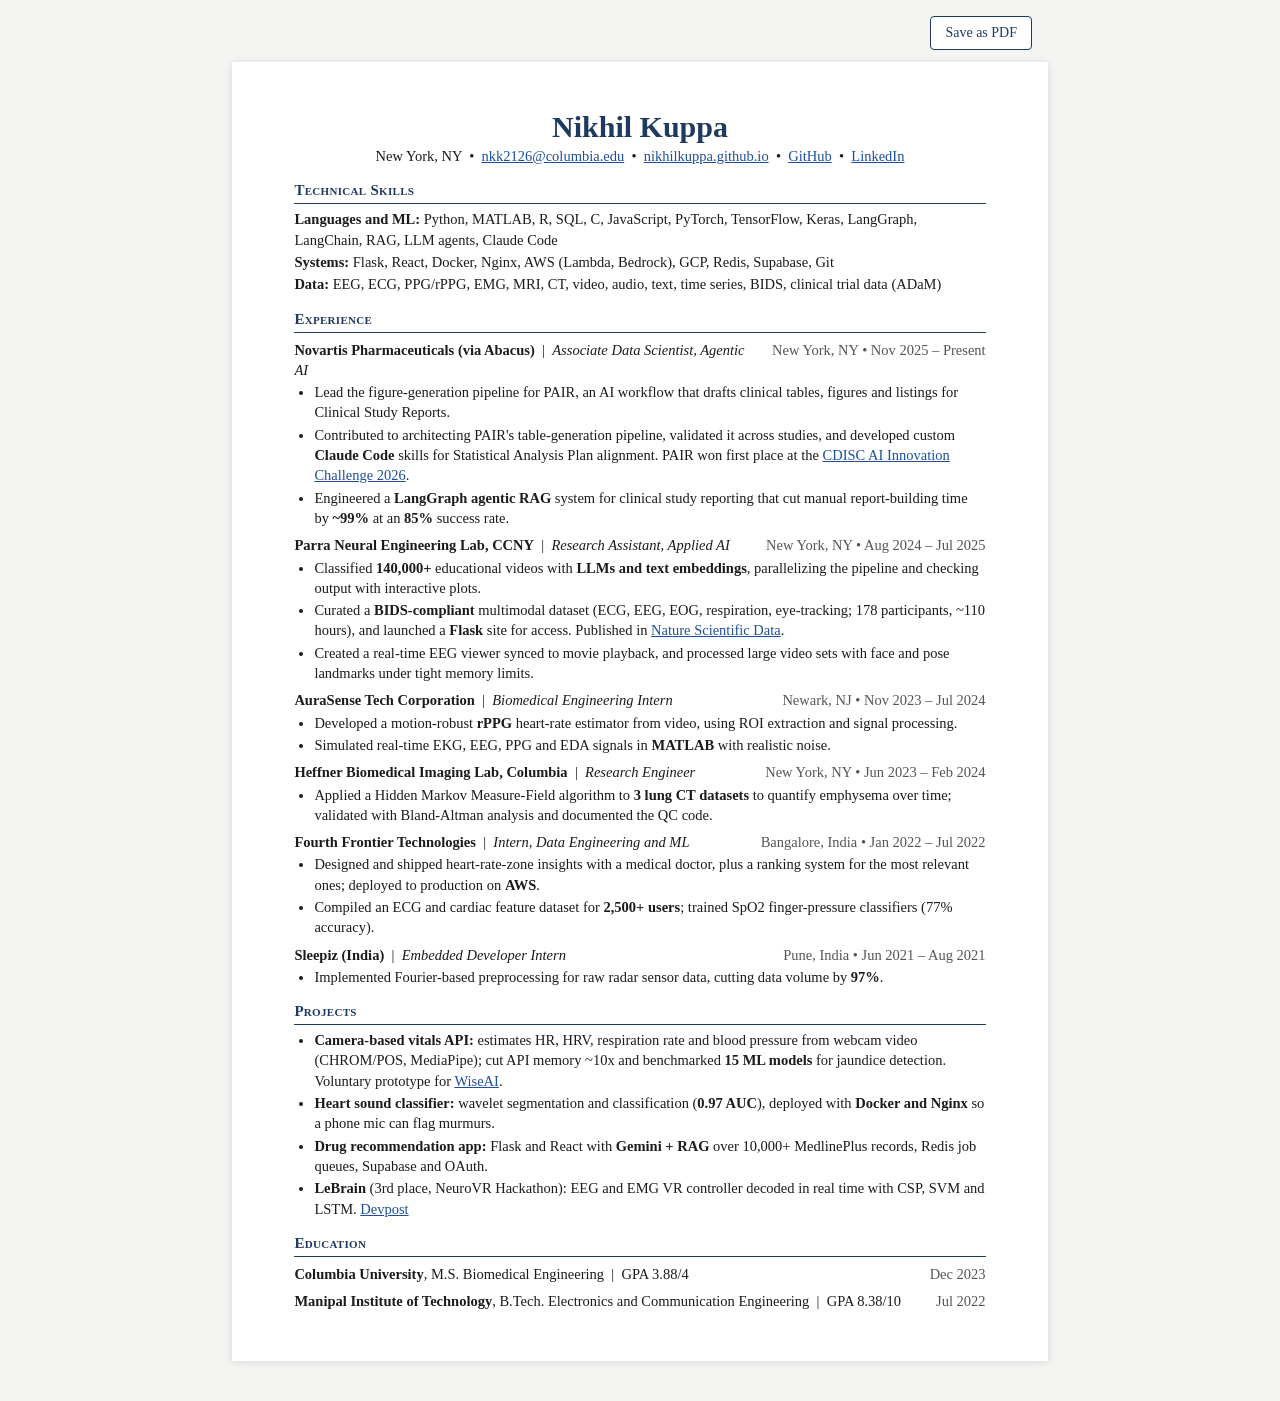
==== resume/index.html @ 2b94c284 "Add unlisted one-page resume at /resume Co-Authored-By: Claude Sonnet 5.5 <noreply@anthropic.com>" ====
<!DOCTYPE html>
<html lang="en">
<head>
<meta charset="UTF-8">
<meta name="viewport" content="width=device-width, initial-scale=1.0">
<meta name="robots" content="noindex, nofollow, noarchive, noimageindex">
<title>Nikhil Kuppa — Resume</title>
<style>
  :root { --ink:#1b1b1b; --muted:#555; --navy:#1F3A5F; --link:#1F4E9A; --bg:#f4f4f2; }
  * { box-sizing: border-box; }
  body { margin:0; background:var(--bg); color:var(--ink); font-family: Cambria, Georgia, "Times New Roman", serif; line-height:1.4; }
  .bar { max-width:8.5in; margin:16px auto 0; padding:0 16px; text-align:right; }
  .bar button { font:inherit; font-size:14px; border:1px solid var(--navy); background:#fff; color:var(--navy); padding:6px 14px; border-radius:4px; cursor:pointer; }
  .page { max-width:8.5in; margin:12px auto 40px; background:#fff; padding:0.5in 0.65in; box-shadow:0 1px 8px rgba(0,0,0,.12); font-size:14.5px; }
  h1 { margin:0 0 2px; text-align:center; color:var(--navy); font-size:30px; line-height:1.15; }
  .contact { text-align:center; margin:0 0 4px; }
  a { color:var(--link); }
  h2 { margin:14px 0 5px; padding-bottom:2px; border-bottom:1px solid var(--navy); color:var(--navy); font-size:15px; font-variant:small-caps; letter-spacing:.02em; }
  .entry { display:flex; justify-content:space-between; gap:12px; margin-top:7px; margin-bottom:2px; }
  .when { color:var(--muted); white-space:nowrap; }
  ul { margin:2px 0 0; padding-left:20px; }
  li { margin-bottom:2px; }
  .skill { margin:0 0 2px; }
  @media (max-width: 640px) { .page { padding:20px 16px; font-size:15px; } .entry { flex-direction:column; gap:0; } .when { white-space:normal; } }
  @media print {
    @page { size: letter; margin: 0.45in 0.65in; }
    body { background:#fff; font-size:10pt; }
    .bar { display:none; }
    .page { box-shadow:none; margin:0; padding:0; max-width:none; font-size:10pt; }
    h1 { font-size:22pt; } h2 { font-size:11pt; margin-top:6pt; }
    a { color:var(--link); }
  }
</style>
</head>
<body>
<div class="bar"><button onclick="window.print()">Save as PDF</button></div>
<main class="page">
<h1>Nikhil Kuppa</h1>
<p class="contact">New York, NY &nbsp;•&nbsp; <a href="mailto:nkk2126@columbia.edu">nkk2126@columbia.edu</a> &nbsp;•&nbsp; <a href="https://nikhilkuppa.github.io">nikhilkuppa.github.io</a> &nbsp;•&nbsp; <a href="https://github.com/nikhilkuppa">GitHub</a> &nbsp;•&nbsp; <a href="https://www.linkedin.com/in/nikhilkuppa/">LinkedIn</a></p>
<h2>Technical Skills</h2>
<p class="skill"><strong>Languages and ML:</strong> Python, MATLAB, R, SQL, C, JavaScript, PyTorch, TensorFlow, Keras, LangGraph, LangChain, RAG, LLM agents, Claude Code</p>
<p class="skill"><strong>Systems:</strong> Flask, React, Docker, Nginx, AWS (Lambda, Bedrock), GCP, Redis, Supabase, Git</p>
<p class="skill"><strong>Data:</strong> EEG, ECG, PPG/rPPG, EMG, MRI, CT, video, audio, text, time series, BIDS, clinical trial data (ADaM)</p>
<h2>Experience</h2>
<div class="entry"><span><strong>Novartis Pharmaceuticals (via Abacus)</strong> &nbsp;|&nbsp; <em>Associate Data Scientist, Agentic AI</em></span><span class="when">New York, NY  •  Nov 2025 – Present</span></div>
<ul>
<li>Lead the figure-generation pipeline for PAIR, an AI workflow that drafts clinical tables, figures and listings for Clinical Study Reports.</li>
<li>Contributed to architecting PAIR's table-generation pipeline, validated it across studies, and developed custom <strong>Claude Code</strong> skills for Statistical Analysis Plan alignment. PAIR won first place at the <a href="https://www.cdisc.org/events/ai-innovation-challenge">CDISC AI Innovation Challenge 2026</a>.</li>
<li>Engineered a <strong>LangGraph agentic RAG</strong> system for clinical study reporting that cut manual report-building time by <strong>~99%</strong> at an <strong>85%</strong> success rate.</li>
</ul>
<div class="entry"><span><strong>Parra Neural Engineering Lab, CCNY</strong> &nbsp;|&nbsp; <em>Research Assistant, Applied AI</em></span><span class="when">New York, NY  •  Aug 2024 – Jul 2025</span></div>
<ul>
<li>Classified <strong>140,000+</strong> educational videos with <strong>LLMs and text embeddings</strong>, parallelizing the pipeline and checking output with interactive plots.</li>
<li>Curated a <strong>BIDS-compliant</strong> multimodal dataset (ECG, EEG, EOG, respiration, eye-tracking; 178 participants, ~110 hours), and launched a <strong>Flask</strong> site for access. Published in <a href="https://www.nature.com/articles/s41597-026-07215-1">Nature Scientific Data</a>.</li>
<li>Created a real-time EEG viewer synced to movie playback, and processed large video sets with face and pose landmarks under tight memory limits.</li>
</ul>
<div class="entry"><span><strong>AuraSense Tech Corporation</strong> &nbsp;|&nbsp; <em>Biomedical Engineering Intern</em></span><span class="when">Newark, NJ  •  Nov 2023 – Jul 2024</span></div>
<ul>
<li>Developed a motion-robust <strong>rPPG</strong> heart-rate estimator from video, using ROI extraction and signal processing.</li>
<li>Simulated real-time EKG, EEG, PPG and EDA signals in <strong>MATLAB</strong> with realistic noise.</li>
</ul>
<div class="entry"><span><strong>Heffner Biomedical Imaging Lab, Columbia</strong> &nbsp;|&nbsp; <em>Research Engineer</em></span><span class="when">New York, NY  •  Jun 2023 – Feb 2024</span></div>
<ul>
<li>Applied a Hidden Markov Measure-Field algorithm to <strong>3 lung CT datasets</strong> to quantify emphysema over time; validated with Bland-Altman analysis and documented the QC code.</li>
</ul>
<div class="entry"><span><strong>Fourth Frontier Technologies</strong> &nbsp;|&nbsp; <em>Intern, Data Engineering and ML</em></span><span class="when">Bangalore, India  •  Jan 2022 – Jul 2022</span></div>
<ul>
<li>Designed and shipped heart-rate-zone insights with a medical doctor, plus a ranking system for the most relevant ones; deployed to production on <strong>AWS</strong>.</li>
<li>Compiled an ECG and cardiac feature dataset for <strong>2,500+ users</strong>; trained SpO2 finger-pressure classifiers (77% accuracy).</li>
</ul>
<div class="entry"><span><strong>Sleepiz (India)</strong> &nbsp;|&nbsp; <em>Embedded Developer Intern</em></span><span class="when">Pune, India  •  Jun 2021 – Aug 2021</span></div>
<ul>
<li>Implemented Fourier-based preprocessing for raw radar sensor data, cutting data volume by <strong>97%</strong>.</li>
</ul>
<h2>Projects</h2>
<ul>
<li><strong>Camera-based vitals API:</strong> estimates HR, HRV, respiration rate and blood pressure from webcam video (CHROM/POS, MediaPipe); cut API memory ~10x and benchmarked <strong>15 ML models</strong> for jaundice detection. Voluntary prototype for <a href="https://www.wiseai.care/">WiseAI</a>.</li>
<li><strong>Heart sound classifier:</strong> wavelet segmentation and classification (<strong>0.97 AUC</strong>), deployed with <strong>Docker and Nginx</strong> so a phone mic can flag murmurs.</li>
<li><strong>Drug recommendation app:</strong> Flask and React with <strong>Gemini + RAG</strong> over 10,000+ MedlinePlus records, Redis job queues, Supabase and OAuth.</li>
<li><strong>LeBrain</strong> (3rd place, NeuroVR Hackathon): EEG and EMG VR controller decoded in real time with CSP, SVM and LSTM. <a href="https://devpost.com/software/lebrain">Devpost</a></li>
</ul>
<h2>Education</h2>
<div class="entry"><span><strong>Columbia University</strong>, M.S. Biomedical Engineering &nbsp;|&nbsp; GPA 3.88/4</span><span class="when">Dec 2023</span></div>
<div class="entry"><span><strong>Manipal Institute of Technology</strong>, B.Tech. Electronics and Communication Engineering &nbsp;|&nbsp; GPA 8.38/10</span><span class="when">Jul 2022</span></div>
</main>
</body>
</html>
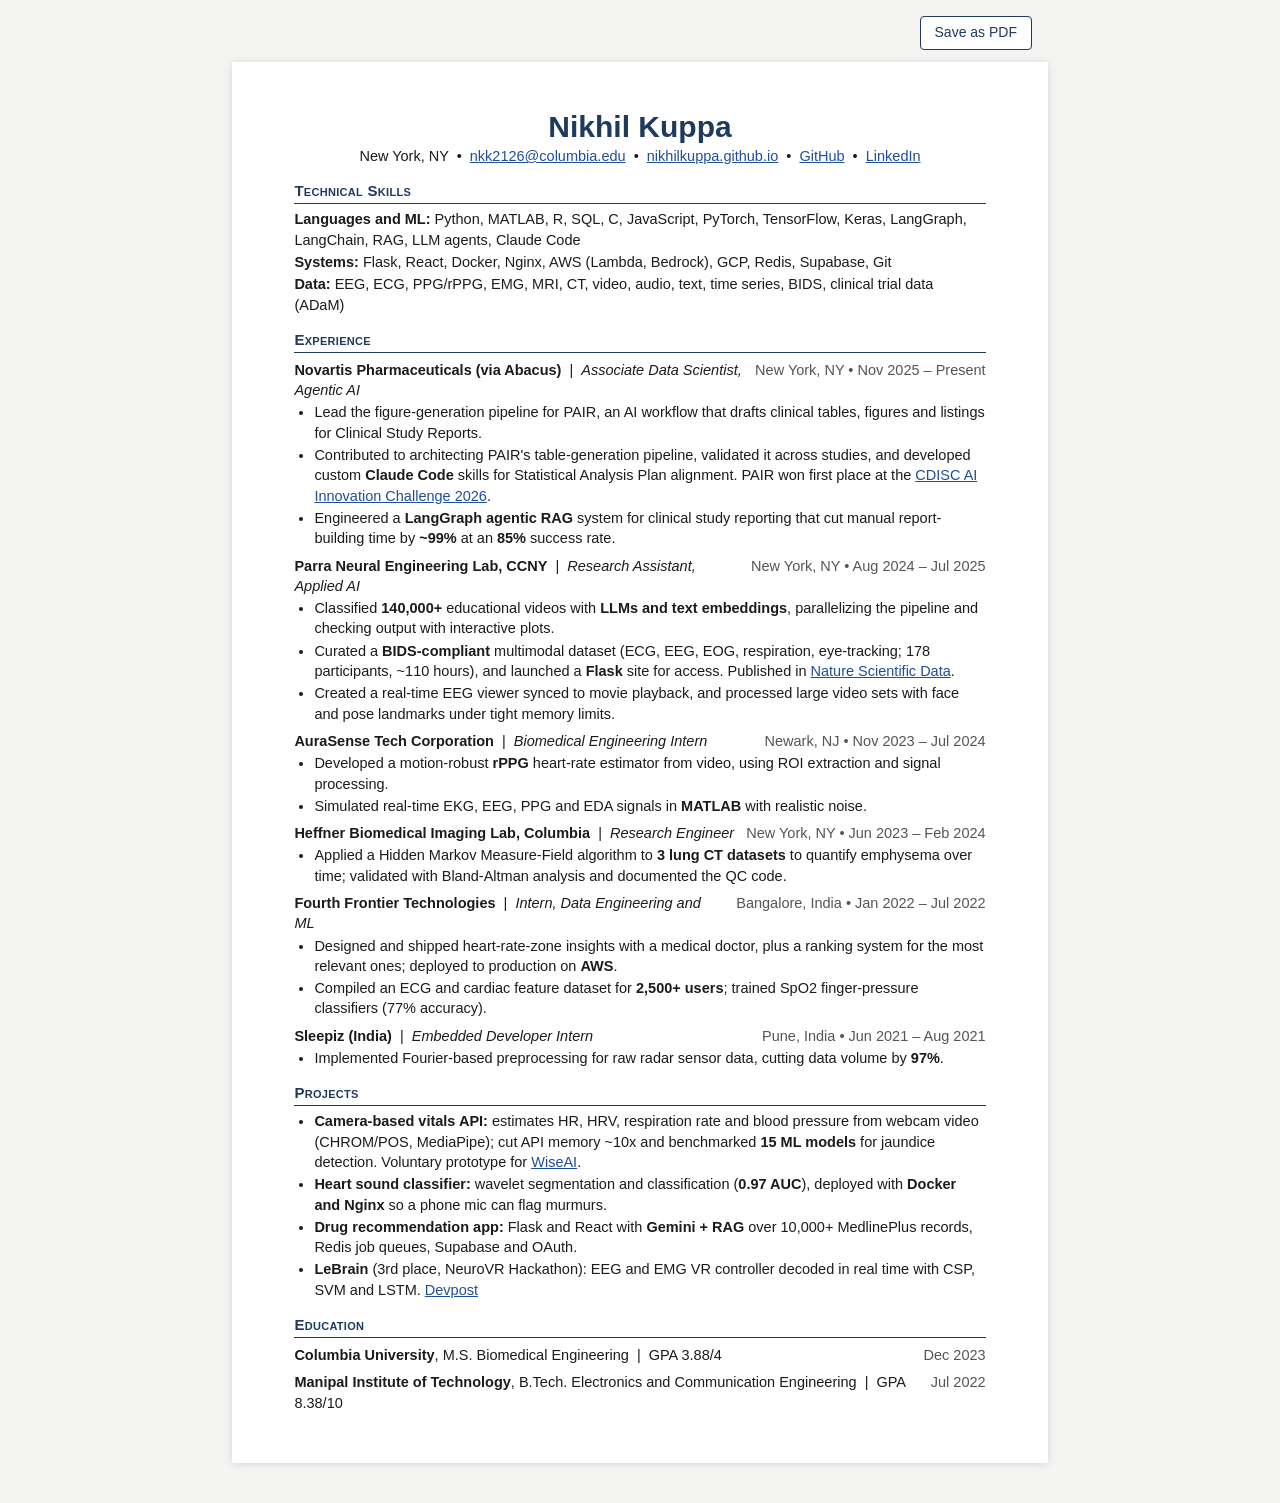
==== commit 44fc7a47: "Switch resume page to a sans-serif font Co-Authored-By: Claude Sonnet 5.5 <noreply@anthropic.com>" ====
--- a/resume/index.html
+++ b/resume/index.html
@@ -8,7 +8,7 @@
 <style>
   :root { --ink:#1b1b1b; --muted:#555; --navy:#1F3A5F; --link:#1F4E9A; --bg:#f4f4f2; }
   * { box-sizing: border-box; }
-  body { margin:0; background:var(--bg); color:var(--ink); font-family: Cambria, Georgia, "Times New Roman", serif; line-height:1.4; }
+  body { margin:0; background:var(--bg); color:var(--ink); font-family: Calibri, "Segoe UI", -apple-system, "Helvetica Neue", Arial, sans-serif; line-height:1.4; }
   .bar { max-width:8.5in; margin:16px auto 0; padding:0 16px; text-align:right; }
   .bar button { font:inherit; font-size:14px; border:1px solid var(--navy); background:#fff; color:var(--navy); padding:6px 14px; border-radius:4px; cursor:pointer; }
   .page { max-width:8.5in; margin:12px auto 40px; background:#fff; padding:0.5in 0.65in; box-shadow:0 1px 8px rgba(0,0,0,.12); font-size:14.5px; }
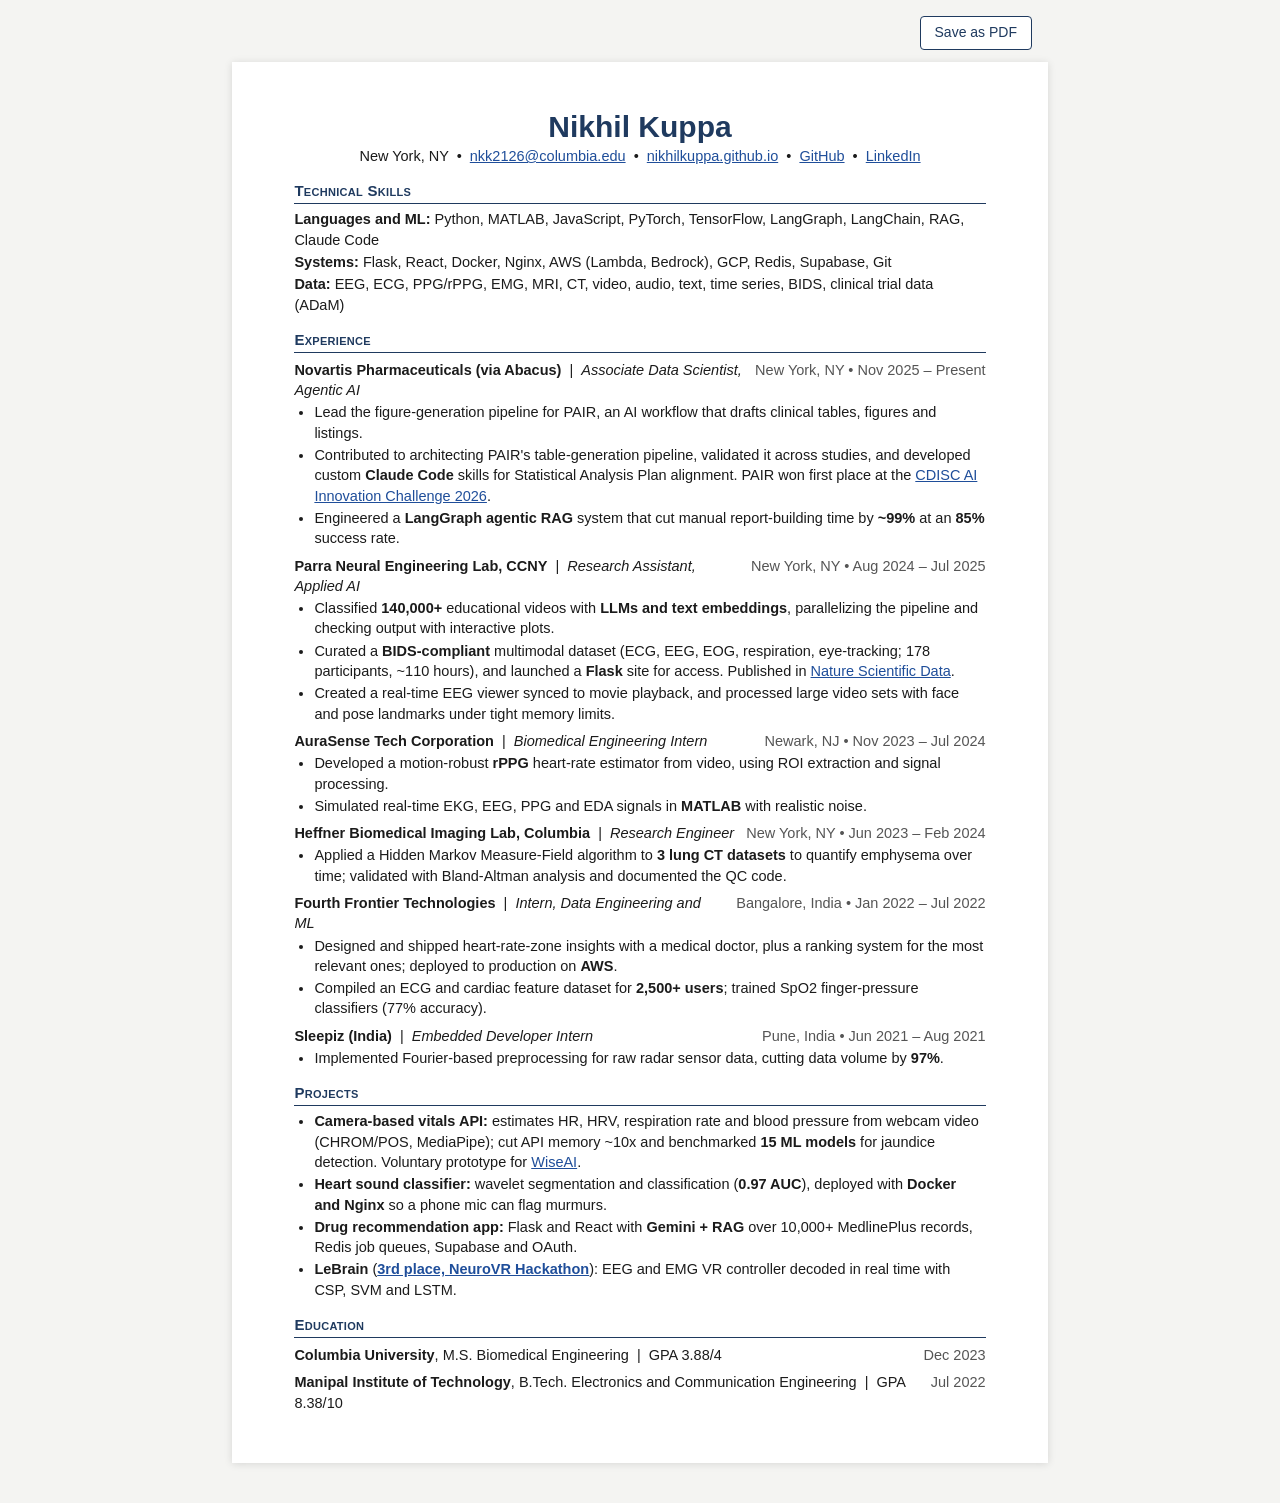
==== commit 3673c6f0: "Update resume page: skills, font size, LeBrain link Co-Authored-By: Claude Sonnet 5.5 <noreply@anthr" ====
--- a/resume/index.html
+++ b/resume/index.html
@@ -24,9 +24,10 @@
   @media (max-width: 640px) { .page { padding:20px 16px; font-size:15px; } .entry { flex-direction:column; gap:0; } .when { white-space:normal; } }
   @media print {
     @page { size: letter; margin: 0.45in 0.65in; }
-    body { background:#fff; font-size:10pt; }
+    body { background:#fff; font-size:10.5pt; line-height:1.22; }
     .bar { display:none; }
-    .page { box-shadow:none; margin:0; padding:0; max-width:none; font-size:10pt; }
+    .page { box-shadow:none; margin:0; padding:0; max-width:none; font-size:10.5pt; }
+    li { margin-bottom:1pt; } h2 { margin-bottom:3pt; } .entry { margin-top:4pt; }
     h1 { font-size:22pt; } h2 { font-size:11pt; margin-top:6pt; }
     a { color:var(--link); }
   }
@@ -38,15 +39,15 @@
 <h1>Nikhil Kuppa</h1>
 <p class="contact">New York, NY &nbsp;•&nbsp; <a href="mailto:nkk2126@columbia.edu">nkk2126@columbia.edu</a> &nbsp;•&nbsp; <a href="https://nikhilkuppa.github.io">nikhilkuppa.github.io</a> &nbsp;•&nbsp; <a href="https://github.com/nikhilkuppa">GitHub</a> &nbsp;•&nbsp; <a href="https://www.linkedin.com/in/nikhilkuppa/">LinkedIn</a></p>
 <h2>Technical Skills</h2>
-<p class="skill"><strong>Languages and ML:</strong> Python, MATLAB, R, SQL, C, JavaScript, PyTorch, TensorFlow, Keras, LangGraph, LangChain, RAG, LLM agents, Claude Code</p>
+<p class="skill"><strong>Languages and ML:</strong> Python, MATLAB, JavaScript, PyTorch, TensorFlow, LangGraph, LangChain, RAG, Claude Code</p>
 <p class="skill"><strong>Systems:</strong> Flask, React, Docker, Nginx, AWS (Lambda, Bedrock), GCP, Redis, Supabase, Git</p>
 <p class="skill"><strong>Data:</strong> EEG, ECG, PPG/rPPG, EMG, MRI, CT, video, audio, text, time series, BIDS, clinical trial data (ADaM)</p>
 <h2>Experience</h2>
 <div class="entry"><span><strong>Novartis Pharmaceuticals (via Abacus)</strong> &nbsp;|&nbsp; <em>Associate Data Scientist, Agentic AI</em></span><span class="when">New York, NY  •  Nov 2025 – Present</span></div>
 <ul>
-<li>Lead the figure-generation pipeline for PAIR, an AI workflow that drafts clinical tables, figures and listings for Clinical Study Reports.</li>
+<li>Lead the figure-generation pipeline for PAIR, an AI workflow that drafts clinical tables, figures and listings.</li>
 <li>Contributed to architecting PAIR's table-generation pipeline, validated it across studies, and developed custom <strong>Claude Code</strong> skills for Statistical Analysis Plan alignment. PAIR won first place at the <a href="https://www.cdisc.org/events/ai-innovation-challenge">CDISC AI Innovation Challenge 2026</a>.</li>
-<li>Engineered a <strong>LangGraph agentic RAG</strong> system for clinical study reporting that cut manual report-building time by <strong>~99%</strong> at an <strong>85%</strong> success rate.</li>
+<li>Engineered a <strong>LangGraph agentic RAG</strong> system that cut manual report-building time by <strong>~99%</strong> at an <strong>85%</strong> success rate.</li>
 </ul>
 <div class="entry"><span><strong>Parra Neural Engineering Lab, CCNY</strong> &nbsp;|&nbsp; <em>Research Assistant, Applied AI</em></span><span class="when">New York, NY  •  Aug 2024 – Jul 2025</span></div>
 <ul>
@@ -77,7 +78,7 @@
 <li><strong>Camera-based vitals API:</strong> estimates HR, HRV, respiration rate and blood pressure from webcam video (CHROM/POS, MediaPipe); cut API memory ~10x and benchmarked <strong>15 ML models</strong> for jaundice detection. Voluntary prototype for <a href="https://www.wiseai.care/">WiseAI</a>.</li>
 <li><strong>Heart sound classifier:</strong> wavelet segmentation and classification (<strong>0.97 AUC</strong>), deployed with <strong>Docker and Nginx</strong> so a phone mic can flag murmurs.</li>
 <li><strong>Drug recommendation app:</strong> Flask and React with <strong>Gemini + RAG</strong> over 10,000+ MedlinePlus records, Redis job queues, Supabase and OAuth.</li>
-<li><strong>LeBrain</strong> (3rd place, NeuroVR Hackathon): EEG and EMG VR controller decoded in real time with CSP, SVM and LSTM. <a href="https://devpost.com/software/lebrain">Devpost</a></li>
+<li><strong>LeBrain</strong> (<a href="https://devpost.com/software/lebrain"><strong>3rd place, NeuroVR Hackathon</strong></a>): EEG and EMG VR controller decoded in real time with CSP, SVM and LSTM.</li>
 </ul>
 <h2>Education</h2>
 <div class="entry"><span><strong>Columbia University</strong>, M.S. Biomedical Engineering &nbsp;|&nbsp; GPA 3.88/4</span><span class="when">Dec 2023</span></div>
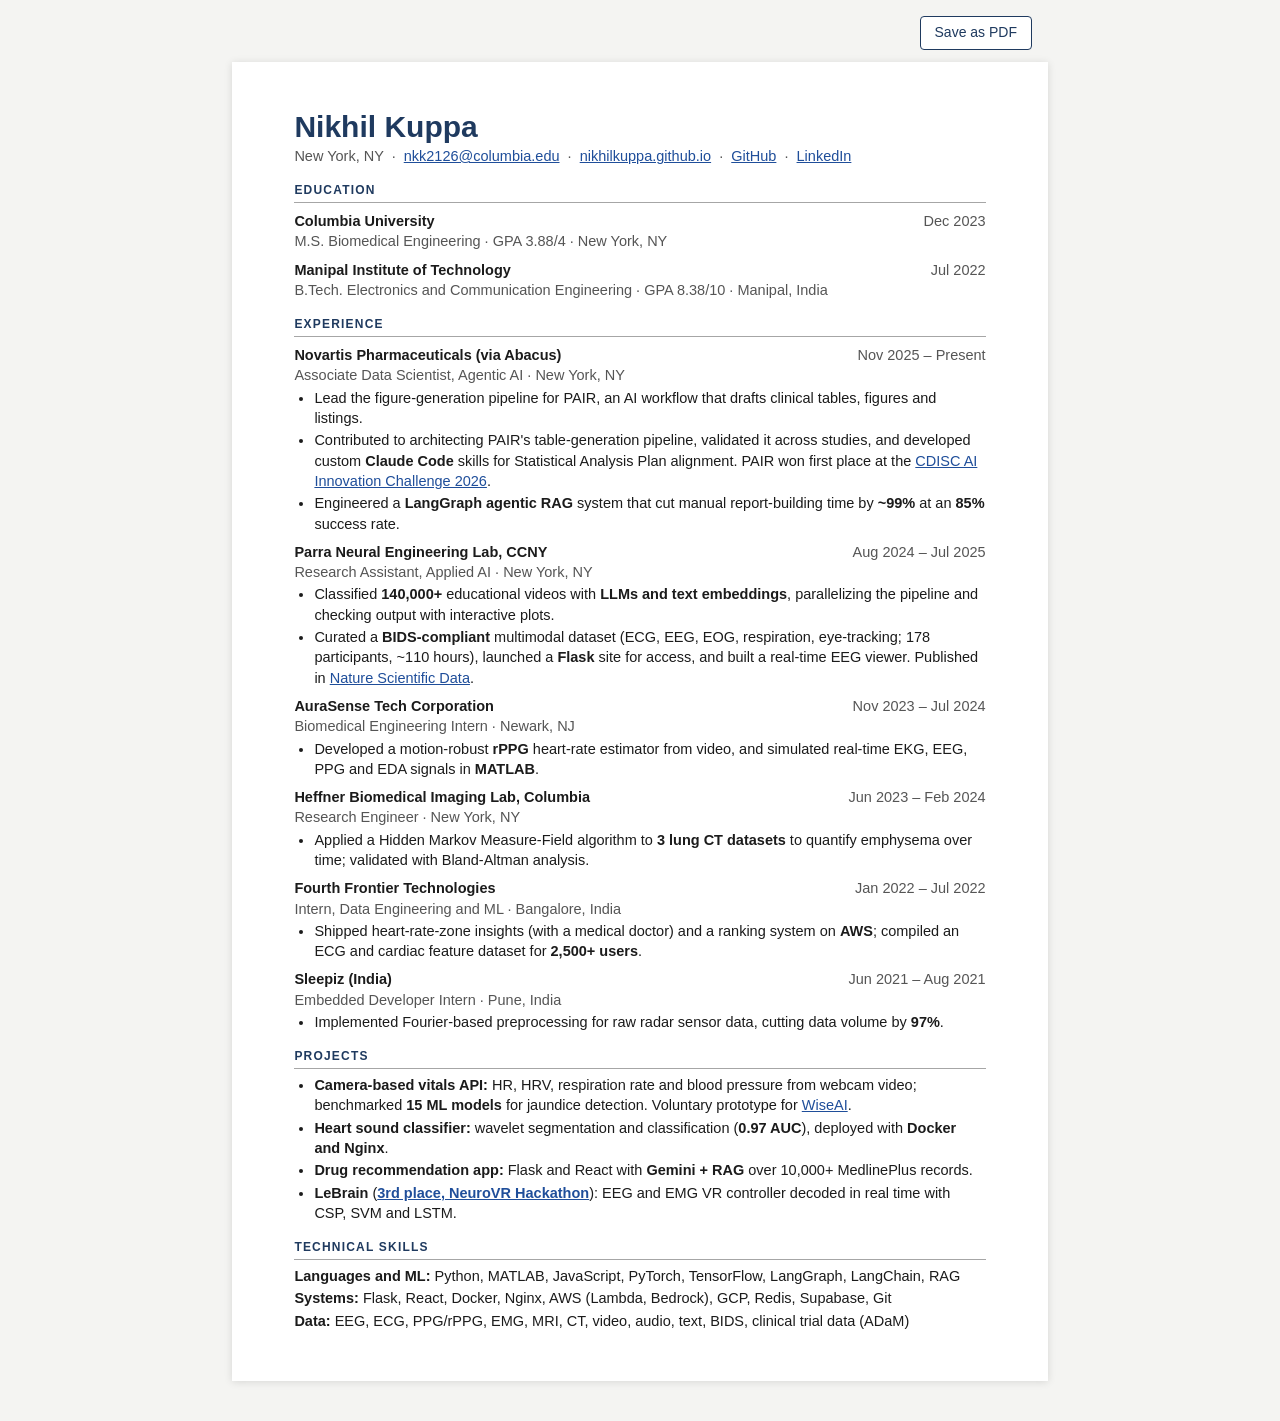
==== commit dad45138: "Restyle resume page: education first, skills last, cleaner entries Co-Authored-By: Claude Sonnet 5.5" ====
--- a/resume/index.html
+++ b/resume/index.html
@@ -12,11 +12,12 @@
   .bar { max-width:8.5in; margin:16px auto 0; padding:0 16px; text-align:right; }
   .bar button { font:inherit; font-size:14px; border:1px solid var(--navy); background:#fff; color:var(--navy); padding:6px 14px; border-radius:4px; cursor:pointer; }
   .page { max-width:8.5in; margin:12px auto 40px; background:#fff; padding:0.5in 0.65in; box-shadow:0 1px 8px rgba(0,0,0,.12); font-size:14.5px; }
-  h1 { margin:0 0 2px; text-align:center; color:var(--navy); font-size:30px; line-height:1.15; }
-  .contact { text-align:center; margin:0 0 4px; }
+  h1 { margin:0 0 2px; text-align:left; color:var(--navy); font-size:30px; line-height:1.15; }
+  .contact { text-align:left; margin:0 0 4px; color:var(--muted); }
   a { color:var(--link); }
-  h2 { margin:14px 0 5px; padding-bottom:2px; border-bottom:1px solid var(--navy); color:var(--navy); font-size:15px; font-variant:small-caps; letter-spacing:.02em; }
-  .entry { display:flex; justify-content:space-between; gap:12px; margin-top:7px; margin-bottom:2px; }
+  h2 { margin:16px 0 6px; padding-bottom:3px; border-bottom:1px solid #a6a6a6; color:var(--navy); font-size:12px; text-transform:uppercase; letter-spacing:.1em; }
+  .entry { display:flex; justify-content:space-between; gap:12px; margin-top:8px; }
+  .sub { color:var(--muted); margin-bottom:2px; }
   .when { color:var(--muted); white-space:nowrap; }
   ul { margin:2px 0 0; padding-left:20px; }
   li { margin-bottom:2px; }
@@ -37,52 +38,49 @@
 <div class="bar"><button onclick="window.print()">Save as PDF</button></div>
 <main class="page">
 <h1>Nikhil Kuppa</h1>
-<p class="contact">New York, NY &nbsp;•&nbsp; <a href="mailto:nkk2126@columbia.edu">nkk2126@columbia.edu</a> &nbsp;•&nbsp; <a href="https://nikhilkuppa.github.io">nikhilkuppa.github.io</a> &nbsp;•&nbsp; <a href="https://github.com/nikhilkuppa">GitHub</a> &nbsp;•&nbsp; <a href="https://www.linkedin.com/in/nikhilkuppa/">LinkedIn</a></p>
-<h2>Technical Skills</h2>
-<p class="skill"><strong>Languages and ML:</strong> Python, MATLAB, JavaScript, PyTorch, TensorFlow, LangGraph, LangChain, RAG, Claude Code</p>
-<p class="skill"><strong>Systems:</strong> Flask, React, Docker, Nginx, AWS (Lambda, Bedrock), GCP, Redis, Supabase, Git</p>
-<p class="skill"><strong>Data:</strong> EEG, ECG, PPG/rPPG, EMG, MRI, CT, video, audio, text, time series, BIDS, clinical trial data (ADaM)</p>
+<p class="contact">New York, NY &nbsp;·&nbsp; <a href="mailto:nkk2126@columbia.edu">nkk2126@columbia.edu</a> &nbsp;·&nbsp; <a href="https://nikhilkuppa.github.io">nikhilkuppa.github.io</a> &nbsp;·&nbsp; <a href="https://github.com/nikhilkuppa">GitHub</a> &nbsp;·&nbsp; <a href="https://www.linkedin.com/in/nikhilkuppa/">LinkedIn</a></p>
+<h2>Education</h2>
+<div class="entry"><strong>Columbia University</strong><span class="when">Dec 2023</span></div><div class="sub">M.S. Biomedical Engineering  ·  GPA 3.88/4  ·  New York, NY</div>
+<div class="entry"><strong>Manipal Institute of Technology</strong><span class="when">Jul 2022</span></div><div class="sub">B.Tech. Electronics and Communication Engineering  ·  GPA 8.38/10  ·  Manipal, India</div>
 <h2>Experience</h2>
-<div class="entry"><span><strong>Novartis Pharmaceuticals (via Abacus)</strong> &nbsp;|&nbsp; <em>Associate Data Scientist, Agentic AI</em></span><span class="when">New York, NY  •  Nov 2025 – Present</span></div>
+<div class="entry"><strong>Novartis Pharmaceuticals (via Abacus)</strong><span class="when">Nov 2025 – Present</span></div><div class="sub">Associate Data Scientist, Agentic AI  ·  New York, NY</div>
 <ul>
 <li>Lead the figure-generation pipeline for PAIR, an AI workflow that drafts clinical tables, figures and listings.</li>
 <li>Contributed to architecting PAIR's table-generation pipeline, validated it across studies, and developed custom <strong>Claude Code</strong> skills for Statistical Analysis Plan alignment. PAIR won first place at the <a href="https://www.cdisc.org/events/ai-innovation-challenge">CDISC AI Innovation Challenge 2026</a>.</li>
 <li>Engineered a <strong>LangGraph agentic RAG</strong> system that cut manual report-building time by <strong>~99%</strong> at an <strong>85%</strong> success rate.</li>
 </ul>
-<div class="entry"><span><strong>Parra Neural Engineering Lab, CCNY</strong> &nbsp;|&nbsp; <em>Research Assistant, Applied AI</em></span><span class="when">New York, NY  •  Aug 2024 – Jul 2025</span></div>
+<div class="entry"><strong>Parra Neural Engineering Lab, CCNY</strong><span class="when">Aug 2024 – Jul 2025</span></div><div class="sub">Research Assistant, Applied AI  ·  New York, NY</div>
 <ul>
 <li>Classified <strong>140,000+</strong> educational videos with <strong>LLMs and text embeddings</strong>, parallelizing the pipeline and checking output with interactive plots.</li>
-<li>Curated a <strong>BIDS-compliant</strong> multimodal dataset (ECG, EEG, EOG, respiration, eye-tracking; 178 participants, ~110 hours), and launched a <strong>Flask</strong> site for access. Published in <a href="https://www.nature.com/articles/s41597-026-07215-1">Nature Scientific Data</a>.</li>
-<li>Created a real-time EEG viewer synced to movie playback, and processed large video sets with face and pose landmarks under tight memory limits.</li>
+<li>Curated a <strong>BIDS-compliant</strong> multimodal dataset (ECG, EEG, EOG, respiration, eye-tracking; 178 participants, ~110 hours), launched a <strong>Flask</strong> site for access, and built a real-time EEG viewer. Published in <a href="https://www.nature.com/articles/s41597-026-07215-1">Nature Scientific Data</a>.</li>
 </ul>
-<div class="entry"><span><strong>AuraSense Tech Corporation</strong> &nbsp;|&nbsp; <em>Biomedical Engineering Intern</em></span><span class="when">Newark, NJ  •  Nov 2023 – Jul 2024</span></div>
+<div class="entry"><strong>AuraSense Tech Corporation</strong><span class="when">Nov 2023 – Jul 2024</span></div><div class="sub">Biomedical Engineering Intern  ·  Newark, NJ</div>
 <ul>
-<li>Developed a motion-robust <strong>rPPG</strong> heart-rate estimator from video, using ROI extraction and signal processing.</li>
-<li>Simulated real-time EKG, EEG, PPG and EDA signals in <strong>MATLAB</strong> with realistic noise.</li>
+<li>Developed a motion-robust <strong>rPPG</strong> heart-rate estimator from video, and simulated real-time EKG, EEG, PPG and EDA signals in <strong>MATLAB</strong>.</li>
 </ul>
-<div class="entry"><span><strong>Heffner Biomedical Imaging Lab, Columbia</strong> &nbsp;|&nbsp; <em>Research Engineer</em></span><span class="when">New York, NY  •  Jun 2023 – Feb 2024</span></div>
+<div class="entry"><strong>Heffner Biomedical Imaging Lab, Columbia</strong><span class="when">Jun 2023 – Feb 2024</span></div><div class="sub">Research Engineer  ·  New York, NY</div>
 <ul>
-<li>Applied a Hidden Markov Measure-Field algorithm to <strong>3 lung CT datasets</strong> to quantify emphysema over time; validated with Bland-Altman analysis and documented the QC code.</li>
+<li>Applied a Hidden Markov Measure-Field algorithm to <strong>3 lung CT datasets</strong> to quantify emphysema over time; validated with Bland-Altman analysis.</li>
 </ul>
-<div class="entry"><span><strong>Fourth Frontier Technologies</strong> &nbsp;|&nbsp; <em>Intern, Data Engineering and ML</em></span><span class="when">Bangalore, India  •  Jan 2022 – Jul 2022</span></div>
+<div class="entry"><strong>Fourth Frontier Technologies</strong><span class="when">Jan 2022 – Jul 2022</span></div><div class="sub">Intern, Data Engineering and ML  ·  Bangalore, India</div>
 <ul>
-<li>Designed and shipped heart-rate-zone insights with a medical doctor, plus a ranking system for the most relevant ones; deployed to production on <strong>AWS</strong>.</li>
-<li>Compiled an ECG and cardiac feature dataset for <strong>2,500+ users</strong>; trained SpO2 finger-pressure classifiers (77% accuracy).</li>
+<li>Shipped heart-rate-zone insights (with a medical doctor) and a ranking system on <strong>AWS</strong>; compiled an ECG and cardiac feature dataset for <strong>2,500+ users</strong>.</li>
 </ul>
-<div class="entry"><span><strong>Sleepiz (India)</strong> &nbsp;|&nbsp; <em>Embedded Developer Intern</em></span><span class="when">Pune, India  •  Jun 2021 – Aug 2021</span></div>
+<div class="entry"><strong>Sleepiz (India)</strong><span class="when">Jun 2021 – Aug 2021</span></div><div class="sub">Embedded Developer Intern  ·  Pune, India</div>
 <ul>
 <li>Implemented Fourier-based preprocessing for raw radar sensor data, cutting data volume by <strong>97%</strong>.</li>
 </ul>
 <h2>Projects</h2>
 <ul>
-<li><strong>Camera-based vitals API:</strong> estimates HR, HRV, respiration rate and blood pressure from webcam video (CHROM/POS, MediaPipe); cut API memory ~10x and benchmarked <strong>15 ML models</strong> for jaundice detection. Voluntary prototype for <a href="https://www.wiseai.care/">WiseAI</a>.</li>
-<li><strong>Heart sound classifier:</strong> wavelet segmentation and classification (<strong>0.97 AUC</strong>), deployed with <strong>Docker and Nginx</strong> so a phone mic can flag murmurs.</li>
-<li><strong>Drug recommendation app:</strong> Flask and React with <strong>Gemini + RAG</strong> over 10,000+ MedlinePlus records, Redis job queues, Supabase and OAuth.</li>
+<li><strong>Camera-based vitals API:</strong> HR, HRV, respiration rate and blood pressure from webcam video; benchmarked <strong>15 ML models</strong> for jaundice detection. Voluntary prototype for <a href="https://www.wiseai.care/">WiseAI</a>.</li>
+<li><strong>Heart sound classifier:</strong> wavelet segmentation and classification (<strong>0.97 AUC</strong>), deployed with <strong>Docker and Nginx</strong>.</li>
+<li><strong>Drug recommendation app:</strong> Flask and React with <strong>Gemini + RAG</strong> over 10,000+ MedlinePlus records.</li>
 <li><strong>LeBrain</strong> (<a href="https://devpost.com/software/lebrain"><strong>3rd place, NeuroVR Hackathon</strong></a>): EEG and EMG VR controller decoded in real time with CSP, SVM and LSTM.</li>
 </ul>
-<h2>Education</h2>
-<div class="entry"><span><strong>Columbia University</strong>, M.S. Biomedical Engineering &nbsp;|&nbsp; GPA 3.88/4</span><span class="when">Dec 2023</span></div>
-<div class="entry"><span><strong>Manipal Institute of Technology</strong>, B.Tech. Electronics and Communication Engineering &nbsp;|&nbsp; GPA 8.38/10</span><span class="when">Jul 2022</span></div>
+<h2>Technical Skills</h2>
+<p class="skill"><strong>Languages and ML:</strong> Python, MATLAB, JavaScript, PyTorch, TensorFlow, LangGraph, LangChain, RAG</p>
+<p class="skill"><strong>Systems:</strong> Flask, React, Docker, Nginx, AWS (Lambda, Bedrock), GCP, Redis, Supabase, Git</p>
+<p class="skill"><strong>Data:</strong> EEG, ECG, PPG/rPPG, EMG, MRI, CT, video, audio, text, BIDS, clinical trial data (ADaM)</p>
 </main>
 </body>
 </html>
